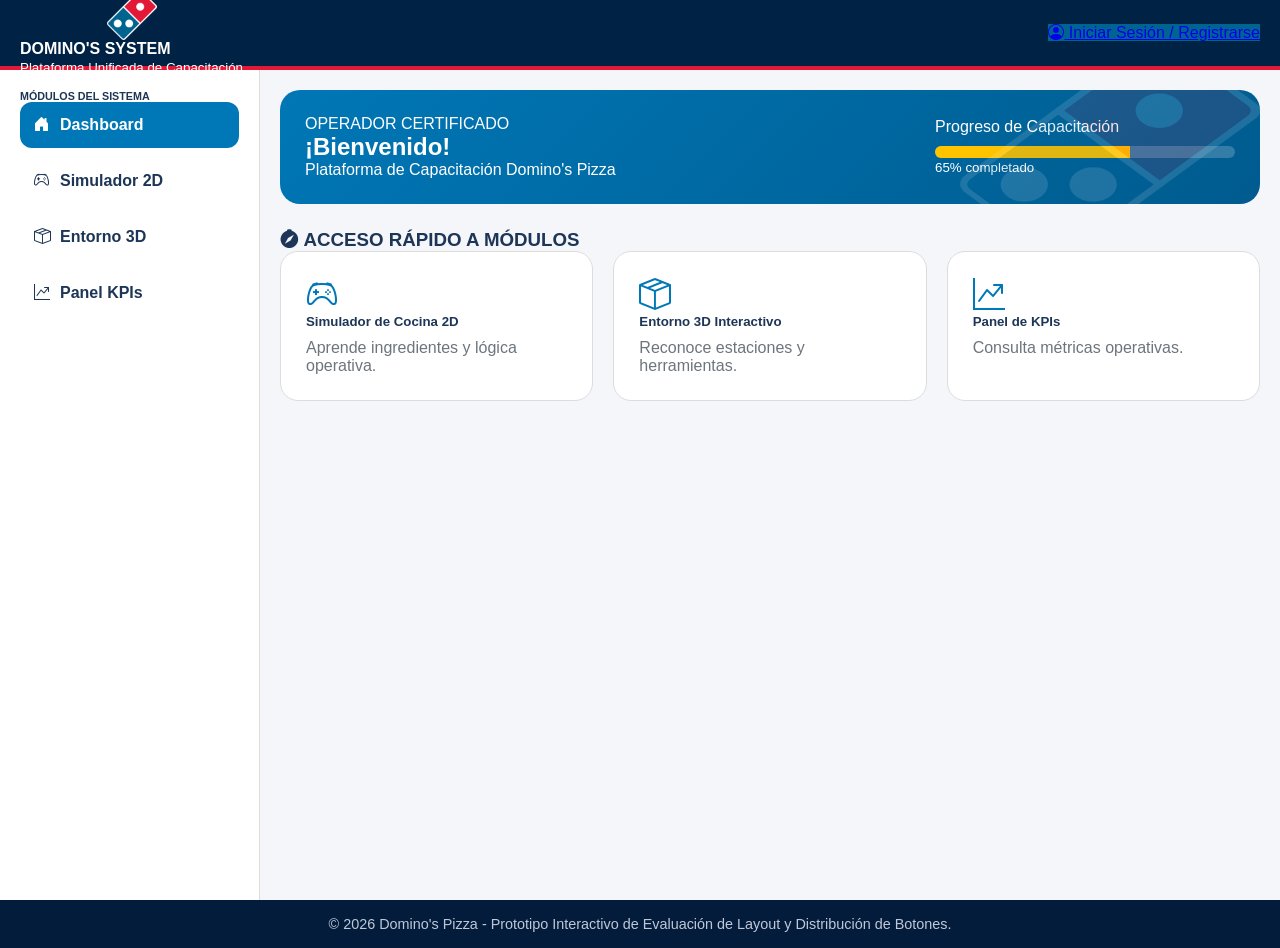
==== index.html @ 78609efa "Add files via upload" ====
<!DOCTYPE html>
<html lang="es">
<head>

    <meta charset="UTF-8">
    <meta name="viewport" content="width=device-width, initial-scale=1.0">

    <title>Domino's System</title>

    <meta name="description" content="Domino's System: plataforma unificada de capacitación para empleados de Domino's Pizza, con simulador 2D, entorno 3D interactivo y panel de KPIs.">

    <!-- BOOTSTRAP -->
    <link rel="stylesheet" href="css/bootstrap.min.css">

    <!-- BOOTSTRAP ICONS (carga no bloqueante: no es crítico para el primer render) -->
    <link rel="stylesheet" href="./css/bootstrap-icons.min.css" media="print" onload="this.media='all'">
    <noscript><link rel="stylesheet" href="./css/bootstrap-icons.min.css"></noscript>

    <!-- CSS -->
    <link rel="stylesheet" href="css/styles.css">

</head>

<body>

<header class="topbar d-flex justify-content-between align-items-center px-4">

    <!-- Sección Izquierda: Menú y Logo -->
    <div class="d-flex align-items-center gap-3">

        <button class="menu-btn" id="menuBtn">
            <i class="bi bi-list"></i>
        </button>

        <div class="d-flex align-items-center gap-3">

            <!-- LOGO CLICKEABLE -->
            <a href="index.html" class="logo-container">
                <img src="images/logo.png" alt="Domino's Pizza" class="logo-dominos" width="300" height="300">
            </a>

            <div>
                <h4 class="m-0 fw-bold">
                    DOMINO'S SYSTEM
                </h4>
                <small>
                    Plataforma Unificada de Capacitación
                </small>
            </div>

        </div>

    </div>
    
    <!-- Sección Derecha: Botón de Login -->
    <div>
        <a href="login.html" class="btn btn-primary fw-bold rounded-pill px-4" style="background-color: #006491; border: none;">
            <i class="bi bi-person-circle me-2"></i> Iniciar Sesión / Registrarse
        </a>
    </div>

</header>

<div class="layout">

    <!-- SIDEBAR -->

    <aside class="sidebar" id="sidebar">

        <h6 class="sidebar-title">
            MÓDULOS DEL SISTEMA
        </h6>

        <ul>

            <li>
                <a href="index.html" class="active">
                    <i class="bi bi-house-door-fill"></i>
                    Dashboard
                </a>
            </li>

            <li>
                <a href="modules/simulador-2d/index.html">
                    <i class="bi bi-controller"></i>
                    Simulador 2D
                </a>
            </li>

            <li>
                <a href="modules/entorno-3d/index.html">
                    <i class="bi bi-box-seam"></i>
                    Entorno 3D
                </a>
            </li>

            <li>
                <a href="modules/panel-kpis/index.html">
                    <i class="bi bi-graph-up-arrow"></i>
                    Panel KPIs
                </a>
            </li>

        </ul>

    </aside>

    <!-- MAIN -->

    <main class="main-content">

        <!-- BIENVENIDA -->

        <section class="welcome-card">

            <!-- IMAGEN DECORATIVA TRANSPARENTE -->
            <img
                src="images/logo.png"
                alt="Decoración"
                class="welcome-bg-image"
                width="300"
                height="300">

            <div class="welcome-wrapper">

                <div>

                    <span class="badge-custom">
                        OPERADOR CERTIFICADO
                    </span>

                    <h1 class="welcome-title">
                        ¡Bienvenido!
                    </h1>

                    <p>
                        Plataforma de Capacitación Domino's Pizza
                    </p>

                </div>

                <div class="progress-box">

                    <p class="mb-2 fw-semibold">
                        Progreso de Capacitación
                    </p>

                    <div class="progress-custom">
                        <div></div>
                    </div>

                    <small>
                        65% completado
                    </small>

                </div>

            </div>

        </section>

        <!-- TITULO -->

        <div class="section-header">

            <h3>
                <i class="bi bi-compass-fill"></i>
                ACCESO RÁPIDO A MÓDULOS
            </h3>

        </div>

        <!-- TARJETAS -->

        <div class="cards-grid">

            <a href="modules/simulador-2d/index.html" class="module-card">
                <i class="bi bi-controller"></i>
                <h5>
                    Simulador de Cocina 2D
                </h5>
                <p>
                    Aprende ingredientes y lógica operativa.
                </p>
            </a>

            <a href="modules/entorno-3d/index.html" class="module-card">
                <i class="bi bi-box-seam"></i>
                <h5>
                    Entorno 3D Interactivo
                </h5>
                <p>
                    Reconoce estaciones y herramientas.
                </p>
            </a>

            <a href="modules/panel-kpis/index.html" class="module-card">
                <i class="bi bi-graph-up-arrow"></i>
                <h5>
                    Panel de KPIs
                </h5>
                <p>
                    Consulta métricas operativas.
                </p>
            </a>

        </div>

    </main>

</div>

<!-- FOOTER -->

<footer class="footer">
    © 2026 Domino's Pizza - Prototipo Interactivo de Evaluación de Layout y Distribución de Botones.
</footer>

<script src="js/bootstrap.bundle.min.js"></script>
<script src="js/main.js"></script>

</body>
</html>
---- css/styles.css ----
/* =========================================
   RESET
========================================= */

*{
  margin:0;
  padding:0;
  box-sizing:border-box;
}

body{
  font-family:Arial, sans-serif;
  background:#f4f6f9;
  overflow-x:hidden;
  color:#1d3557;
}

/* =========================================
   PALETA DE COLORES
========================================= */

/*

AZUL PRINCIPAL:
#0077b6

AZUL OSCURO:
#002244

ROJO:
#e31837

VERDE:
#13b97d

GRIS CLARO:
#f4f6f9

BORDES:
#dcdcdc

*/

/* =========================================
   NAVBAR
========================================= */

.topbar{
  height:70px;
  background:#002244;
  border-bottom:4px solid #e31837;
  display:flex;
  align-items:center;
  justify-content:space-between;
  padding:0 20px;
  position:sticky;
  top:0;
  z-index:1000;
  color:white;
}

.menu-btn{
  border:none;
  background:none;
  font-size:22px;
  display:none;
  color:white;
  cursor:pointer;
}

/* =========================================
   LAYOUT
========================================= */

.layout{
  display:flex;
  min-height:calc(100vh - 70px);
}

/* =========================================
   SIDEBAR
========================================= */

.sidebar{
  width:260px;
  background:white;
  border-right:1px solid #dcdcdc;
  padding:20px;
  transition:.3s;
}

.sidebar ul{
  list-style:none;
  padding-left:0;
}

.sidebar ul li{
  margin-bottom:10px;
}

.sidebar ul li a{
  display:flex;
  align-items:center;
  gap:10px;
  text-decoration:none;
  color:#1d3557;
  padding:14px;
  border-radius:12px;
  font-weight:600;
  transition:.3s;
}

.sidebar ul li a:hover{
  background:#eef5fb;
}

.sidebar ul li a.active{
  background:#0077b6;
  color:white;
}

/* =========================================
   MAIN
========================================= */

.main-content{
  flex:1;
  padding:20px;
  width:100%;
}

/* =========================================
   WELCOME CARD
========================================= */

.welcome-card{
  background:linear-gradient(
    135deg,
    #0077b6,
    #005b8f
  );

  color:white;
  border-radius:20px;
  padding:25px;
  margin-bottom:25px;
}

.welcome-wrapper{
  display:flex;
  justify-content:space-between;
  align-items:center;
  gap:20px;
  flex-wrap:wrap;
}

.progress-box{
  width:300px;
  max-width:100%;
}

.progress-custom{
  width:100%;
  height:12px;
  background:rgba(255,255,255,.2);
  border-radius:20px;
  overflow:hidden;
  margin-top:10px;
}

.progress-custom div{
  width:65%;
  height:100%;
  background:#ffc300;
}

/* =========================================
   GRID
========================================= */

.cards-grid{
  display:grid;
  grid-template-columns:repeat(
    auto-fit,
    minmax(250px,1fr)
  );

  gap:20px;
}

/* =========================================
   MODULE CARDS
========================================= */

.module-card{
  background:white;
  border:1px solid #dcdcdc;
  border-radius:18px;
  padding:25px;
  text-decoration:none;
  color:#1d3557;

  transition:
    transform .25s ease,
    box-shadow .25s ease,
    border-color .25s ease;
}

.module-card:hover{
  transform:translateY(-6px);

  box-shadow:
    0 10px 25px rgba(0,0,0,.08);

  border-color:#0077b6;
}

.module-card i{
  font-size:32px;
  margin-bottom:15px;
  color:#0077b6;
}

.module-card h5{
  margin-bottom:10px;
  font-weight:700;
}

.module-card p{
  color:#6c757d;
  margin:0;
}

/* =========================================
   DEVELOPMENT BOX
========================================= */

.development-box{
  background:white;
  border:1px solid #dcdcdc;
  border-radius:18px;
  padding:60px 20px;
  text-align:center;
}

.development-box h2{
  margin-bottom:15px;
  color:#0077b6;
}

/* =========================================
   RESPONSIVE
========================================= */

@media(max-width:991px){

  .menu-btn{
    display:block;
  }

  .sidebar{
    position:fixed;
    left:-100%;
    top:70px;
    width:250px;
    height:100%;
    z-index:1000;
  }

  .sidebar.show{
    left:0;
  }

  .layout{
    flex-direction:column;
  }

  .main-content{
    width:100%;
    padding:15px;
  }

  .welcome-wrapper{
    flex-direction:column;
    align-items:flex-start;
  }

  .progress-box{
    width:100%;
  }

}

@media(max-width:576px){

  .main-content{
    padding:10px;
  }

  .cards-grid{
    grid-template-columns:1fr;
  }

  .welcome-card{
    padding:20px;
  }

  .module-card{
    padding:20px;
  }

}

/* =========================================
   LOGO DOMINO'S
========================================= */

.logo-container{
    display:flex;
    align-items:center;
    justify-content:center;
}

.logo-dominos{
    width:55px;
    height:auto;
    object-fit:contain;
}

@media (max-width:768px){

    .logo-dominos{
        width:40px;
    }

    .topbar h4{
        font-size:1rem;
    }

    .topbar small{
        font-size:.75rem;
    }

}

/* ===================================
   MODULO SIMULADOR
=================================== */

.module-banner{
    background:#fff;
    border-radius:16px;
    padding:20px;
    margin-bottom:20px;
    display:flex;
    justify-content:space-between;
    align-items:center;
    gap:20px;
}

.module-stats{
    display:flex;
    gap:30px;
}

.simulator-layout{
    display:grid;
    grid-template-columns:
        0.85fr
        1.6fr
        0.75fr;
    gap:20px;
}

.entorno-layout {
    display: flex;
    flex-direction: column;
    gap: 20px;
}

.sim-card{
    background:#fff;
    border-radius:16px;
    padding:20px;
    min-height:500px;
    border:1px solid #e5e5e5;
}

/* ===================================
   ENTORNO 3D - CORRECCIONES
=================================== */

/* Quitar padding solo al contenedor del 3D para que no tenga bordes blancos */
.viewer-panel {
    padding: 0;
    overflow: hidden;
}

/* Quitar el margen fantasma del canvas */
#scene-container canvas {
    display: block;
    outline: none;
}

.simulator-panel{
    min-height:760px;
}

/* IZQUIERDA */

.info-panel{
    display:flex;
    flex-direction:column;
    gap:20px;
}

.placeholder-box{
    height:100px;
    border-radius:12px;
    background:#f3f4f6;
}

/* CENTRO */

.simulator-panel{
    display:flex;
    flex-direction:column;
    justify-content:center;
    align-items:center;
}

.pizza-placeholder{
    width:320px;
    height:320px;
    border-radius:50%;
    background:#d9d9d9;
}

.controls-placeholder{
    display:flex;
    gap:15px;
    margin-top:30px;
}

.controls-placeholder div{
    width:18px;
    height:18px;
    border-radius:50%;
    background:#cfcfcf;
}

/* DERECHA */

.process-panel{
    display:flex;
    flex-direction:column;
    gap:15px;
}

.step-placeholder{
    height:60px;
    border-radius:12px;
    background:#f3f4f6;
}

.action-placeholder{
    height:50px;
    border-radius:12px;
    background:#e0e0e0;
}

/* ===================================
   RESPONSIVE
=================================== */

@media (max-width:1200px){
    .simulator-layout{
        grid-template-columns:1fr;
    }
    .sim-card{
        min-height:auto;
    }
}

@media (max-width:768px){
    .module-banner{
        flex-direction:column;
        align-items:flex-start;
    }
    .module-stats{
        width:100%;
        justify-content:space-between;
    }
    .pizza-placeholder{
        width:220px;
        height:220px;
    }
}

/* =====================================
   PANEL KPIs
===================================== */

.kpi-header{
    display:flex;
    justify-content:space-between;
    align-items:center;
    gap:20px;
    margin-bottom:25px;
}

.kpi-filter{
    padding:10px 18px;
    border-radius:30px;
    background:#f1f3f5;
    font-weight:600;
}

.kpi-cards{
    display:grid;
    grid-template-columns:repeat(5,1fr);
    gap:20px;
    margin-bottom:25px;
}

.kpi-card{
    height:160px;
    background:#fff;
    border-radius:16px;
    border:1px solid #e5e5e5;
}

.kpi-chart{
    background:#fff;
    border-radius:16px;
    border:1px solid #e5e5e5;
    padding:25px;
}

.chart-placeholder{
    height:320px;
    display:flex;
    align-items:flex-end;
    gap:15px;
    margin-top:20px;
}

.bar{
    flex:1;
    border-radius:10px 10px 0 0;
    background:#d9d9d9;
}

.bar-1{ height:70%; }
.bar-2{ height:60%; }
.bar-3{ height:50%; }
.bar-4{ height:40%; }

/* RESPONSIVE */

@media (max-width:1200px){
    .kpi-cards{
        grid-template-columns:repeat(2,1fr);
    }
}

@media (max-width:768px){
    .kpi-header{
        flex-direction:column;
        align-items:flex-start;
    }
    .kpi-cards{
        grid-template-columns:1fr;
    }
    .chart-placeholder{
        height:220px;
    }
}

/* ---------- LOGO ---------- */

.logo-container{
    display:flex;
    align-items:center;
    text-decoration:none;
}

.logo-dominos{
    height:50px;
    width:auto;
}

/* ---------- WELCOME CARD ---------- */

.welcome-card{
    position:relative;
    overflow:hidden;
}

.welcome-bg-image{
    position:absolute;
    right:0;
    top:50%;
    transform:translateY(-50%);
    height:220px;
    opacity:.12;
    pointer-events:none;
}

/* ---------- FOOTER ---------- */

.footer{
    background:#041c3c;
    color:#bfc8d8;
    text-align:center;
    padding:16px;
    font-size:.9rem;
    margin-top:auto;
}

/* ---------- RESPONSIVE ---------- */

@media (max-width:768px){
    .welcome-bg-image{
        height:140px;
        opacity:.08;
    }
    .footer{
        font-size:.8rem;
        padding:12px;
    }
}

#game-container{
    width:100%;
    display:flex;
    justify-content:center;
    align-items:center;
}

/* ===================================
   PHASER RESPONSIVO
=================================== */

#game-container{
    width:100%;
    max-width:700px;
    margin:auto;
    display:flex;
    justify-content:center;
    align-items:center;
}

#game-container canvas{
    width:100% !important;
    height:auto !important;
    border-radius:12px;
    display:block;
}

/* Tablets */
@media (max-width:768px){
    #game-container{
        max-width:520px;
    }
}

/* Celulares */
@media (max-width:576px){
    #game-container{
        max-width:380px;
    }
}

/* =====================================================
   SIMULADOR 2D - CONTENIDO DINÁMICO (game.js)
   Estilos para la comanda y el procedimiento que se
   generan/actualizan en vivo desde el juego de Phaser.
===================================================== */

/* ---- Panel izquierdo: "COMANDA EN CURSO" ---- */

.info-panel h5{
    font-weight:700;
    color:#1d3557;
    margin-bottom:4px;
}

.ticket-order-num{
    font-size:.8rem;
    color:#6c757d;
    font-weight:600;
    margin-bottom:6px;
}

.ticket-list{
    list-style:none;
    display:flex;
    flex-direction:column;
    gap:10px;
}

.ticket-list li{
    background:#f3f4f6;
    border:1px solid #e5e5e5;
    border-radius:12px;
    padding:12px 14px;
    font-size:.9rem;
    font-weight:600;
    color:#1d3557;
}

/* ---- Panel derecho: "PROCEDIMIENTO" ---- */

.process-panel h5{
    font-weight:700;
    color:#1d3557;
    margin-bottom:4px;
}

.steps-list{
    list-style:none;
    counter-reset:paso;
    display:flex;
    flex-direction:column;
    gap:12px;
}

.steps-list li{
    counter-increment:paso;
    background:#f3f4f6;
    border:1px solid #e5e5e5;
    border-radius:12px;
    padding:14px 14px 14px 44px;
    position:relative;
    font-size:.85rem;
    font-weight:600;
    color:#6c757d;
    transition:.25s;
}

.steps-list li::before{
    content:counter(paso);
    position:absolute;
    left:12px;
    top:50%;
    transform:translateY(-50%);
    width:20px;
    height:20px;
    border-radius:50%;
    background:#dcdcdc;
    color:#fff;
    font-size:.75rem;
    display:flex;
    align-items:center;
    justify-content:center;
    transition:.25s;
}

.steps-list li.step-active{
    background:#eef5fb;
    border-color:#0077b6;
    color:#002244;
}

.steps-list li.step-active::before{
    background:#0077b6;
}
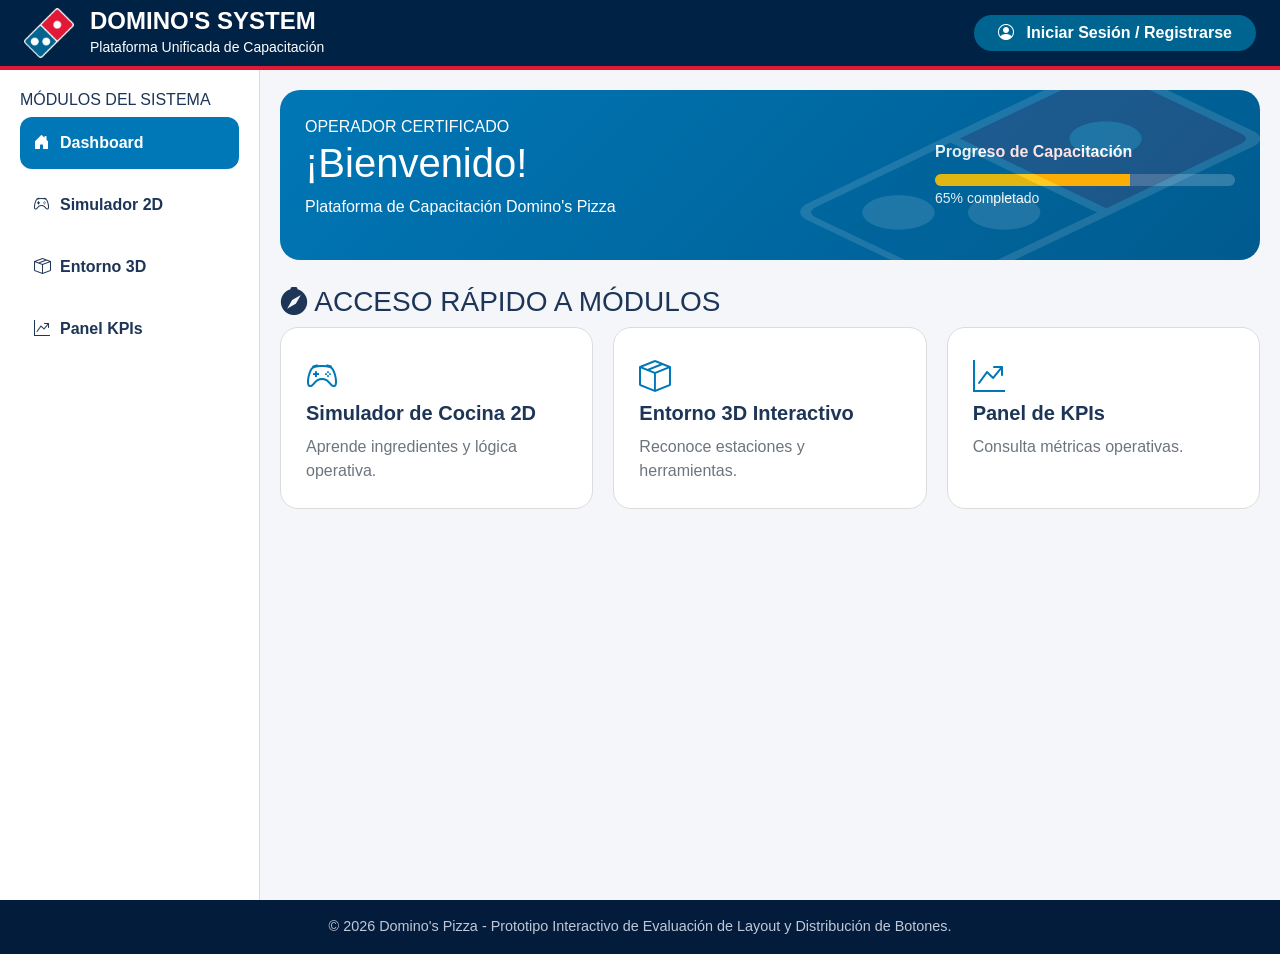
==== commit d9e2e052: "Add files via upload" ====
--- a/index.html
+++ b/index.html
@@ -36,7 +36,7 @@
 
             <!-- LOGO CLICKEABLE -->
             <a href="index.html" class="logo-container">
-                <img src="images/logo.png" alt="Domino's Pizza" class="logo-dominos" width="300" height="300">
+                <img src="images/logo-icon.webp" alt="Domino's Pizza" class="logo-dominos" width="128" height="128">
             </a>
 
             <div>
@@ -115,11 +115,11 @@
 
             <!-- IMAGEN DECORATIVA TRANSPARENTE -->
             <img
-                src="images/logo.png"
+                src="images/logo-decorativo.webp"
                 alt="Decoración"
                 class="welcome-bg-image"
-                width="300"
-                height="300">
+                width="460"
+                height="460">
 
             <div class="welcome-wrapper">
 
